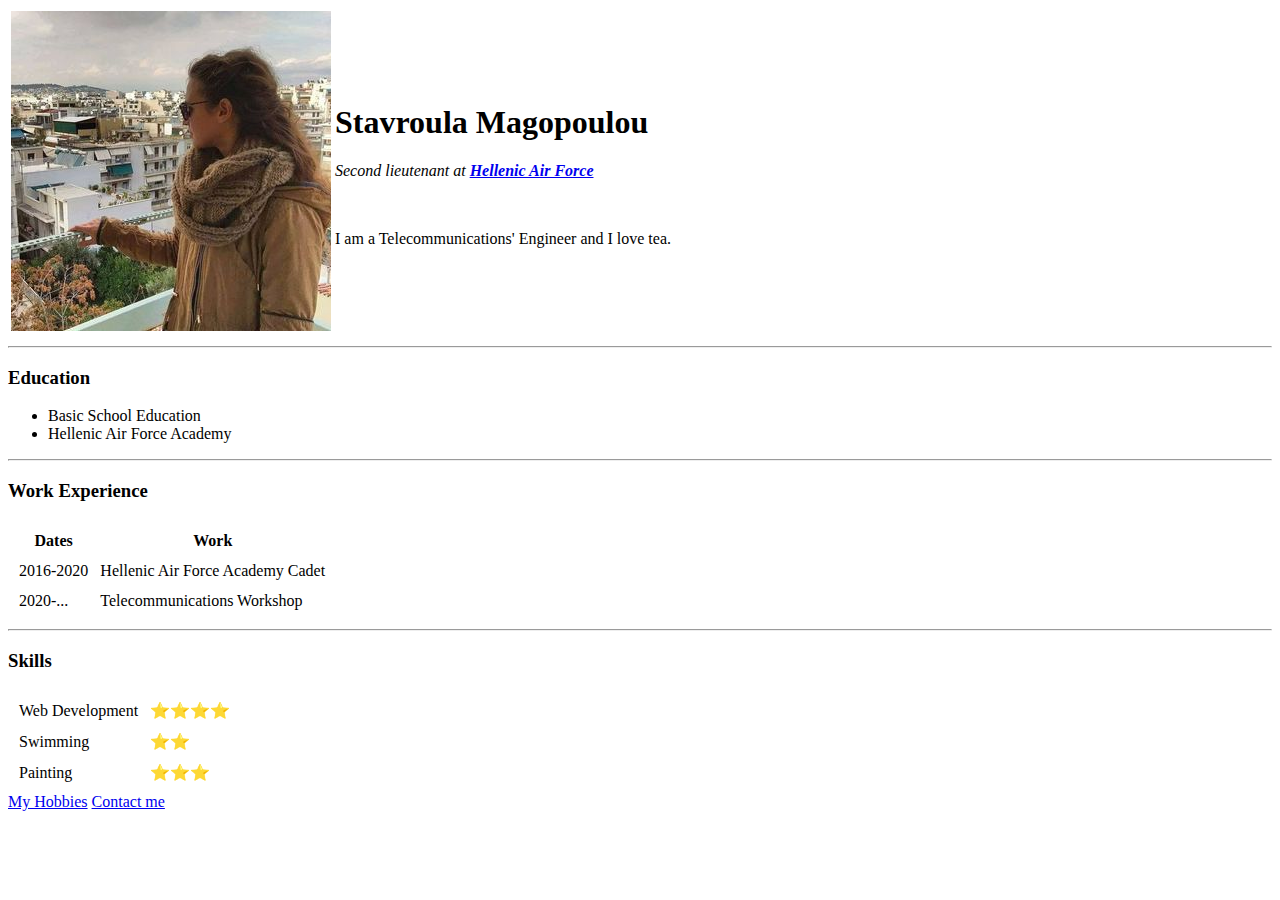
==== index.html @ 4d4ea3d7 "Add initial cv website files" ====
<!DOCTYPE html>
<html lang="en" dir="ltr">

<head>
  <meta charset="utf-8">
  <title>Stavroula's Personal Site</title>
</head>

<body>
  <table>
    <tr>
      <td> <img src="images/stavroula.jpg" alt="profile picture"></td>
      <td>
        <h1>Stavroula Magopoulou</h1>
        <p><em>Second lieutenant at <strong><a href="https:/www.haf.gr">Hellenic Air Force</a></strong></em></p>
        <br>
        <p>I am a Telecommunications' Engineer and I love tea.</p>
      </td>
    </tr>
  </table>


  <hr>
  <h3>Education</h3>
  <ul>
    <li>Basic School Education </li>
    <li>Hellenic Air Force Academy </li>
  </ul>
  <hr>
  <h3>Work Experience</h3>
  <table cellspacing="10">
    <thead>
      <tr>
        <th>Dates</th>
        <th>Work</th>
      </tr>
    </thead>
    <tbody>
      <tr>
        <td>2016-2020 </td>
        <td>Hellenic Air Force Academy Cadet</td>
      </tr>
      <tr>
        <td>2020-...</td>
        <td>Telecommunications Workshop</td>
      </tr>
    <tfoot>

    </tfoot>
    </tbody>


  </table>
  <hr>
  <h3>Skills</h3>
  <table cellspacing="10">
    <tr>
      <td>Web Development </td>
      <td>⭐⭐⭐⭐ </td>
    </tr>

      <tr>
        <td>Swimming </td>
        <td>⭐⭐ </td>
      </tr>
      <tr>
        <td>Painting</td>
        <td>⭐⭐⭐</td>
      </tr>

  </table>
  <a href="hobbies.html">My Hobbies</a>
  <a href="contact.html">Contact me</a>
</body>

</html>
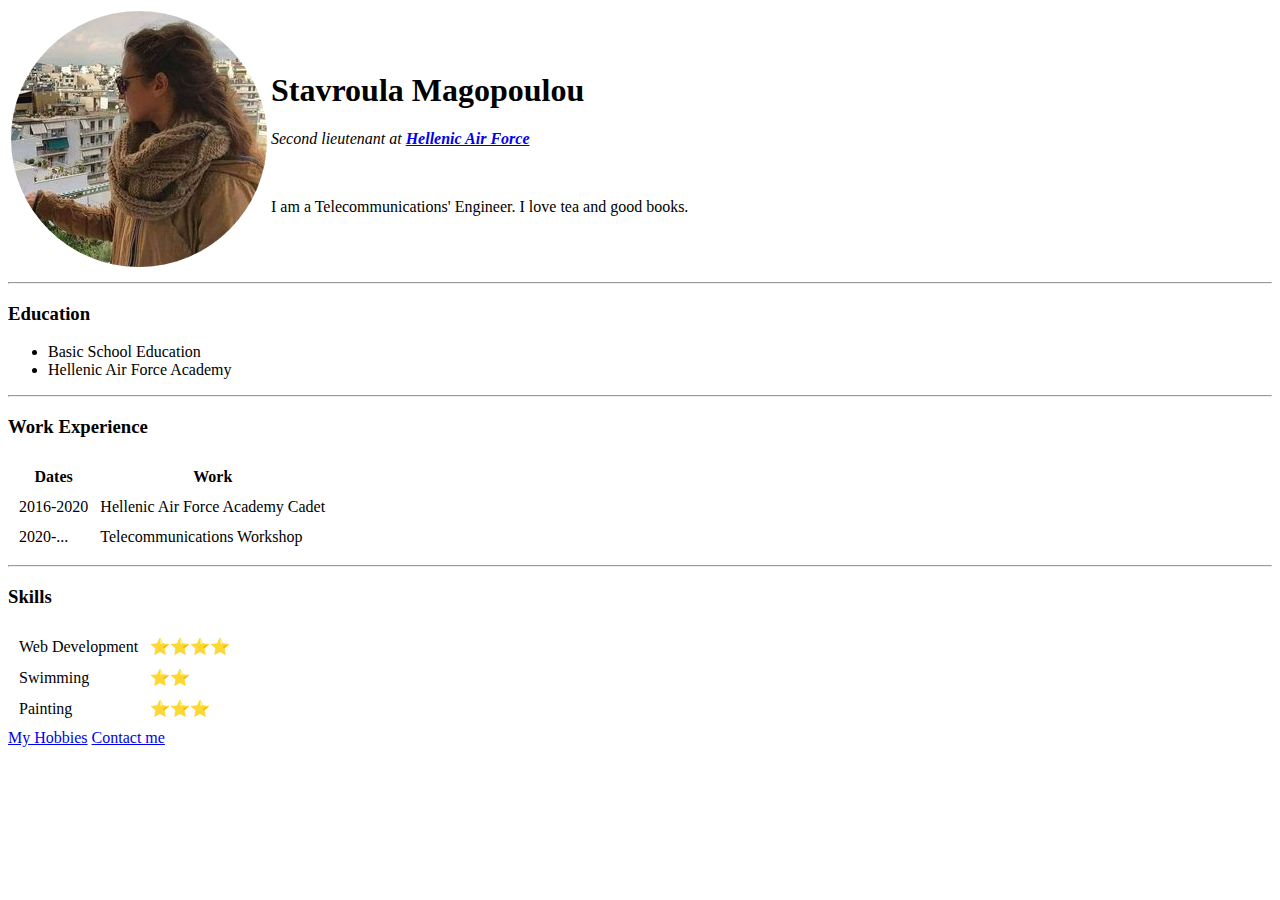
==== commit 4a763c0b: "Update index.html" ====
--- a/index.html
+++ b/index.html
@@ -9,12 +9,12 @@
 <body>
   <table>
     <tr>
-      <td> <img src="images/stavroula.jpg" alt="profile picture"></td>
+      <td> <img src="images/stavroula.png" alt="profile picture"></td>
       <td>
         <h1>Stavroula Magopoulou</h1>
         <p><em>Second lieutenant at <strong><a href="https:/www.haf.gr">Hellenic Air Force</a></strong></em></p>
         <br>
-        <p>I am a Telecommunications' Engineer and I love tea.</p>
+        <p>I am a Telecommunications' Engineer. I love tea and good books.</p>
       </td>
     </tr>
   </table>
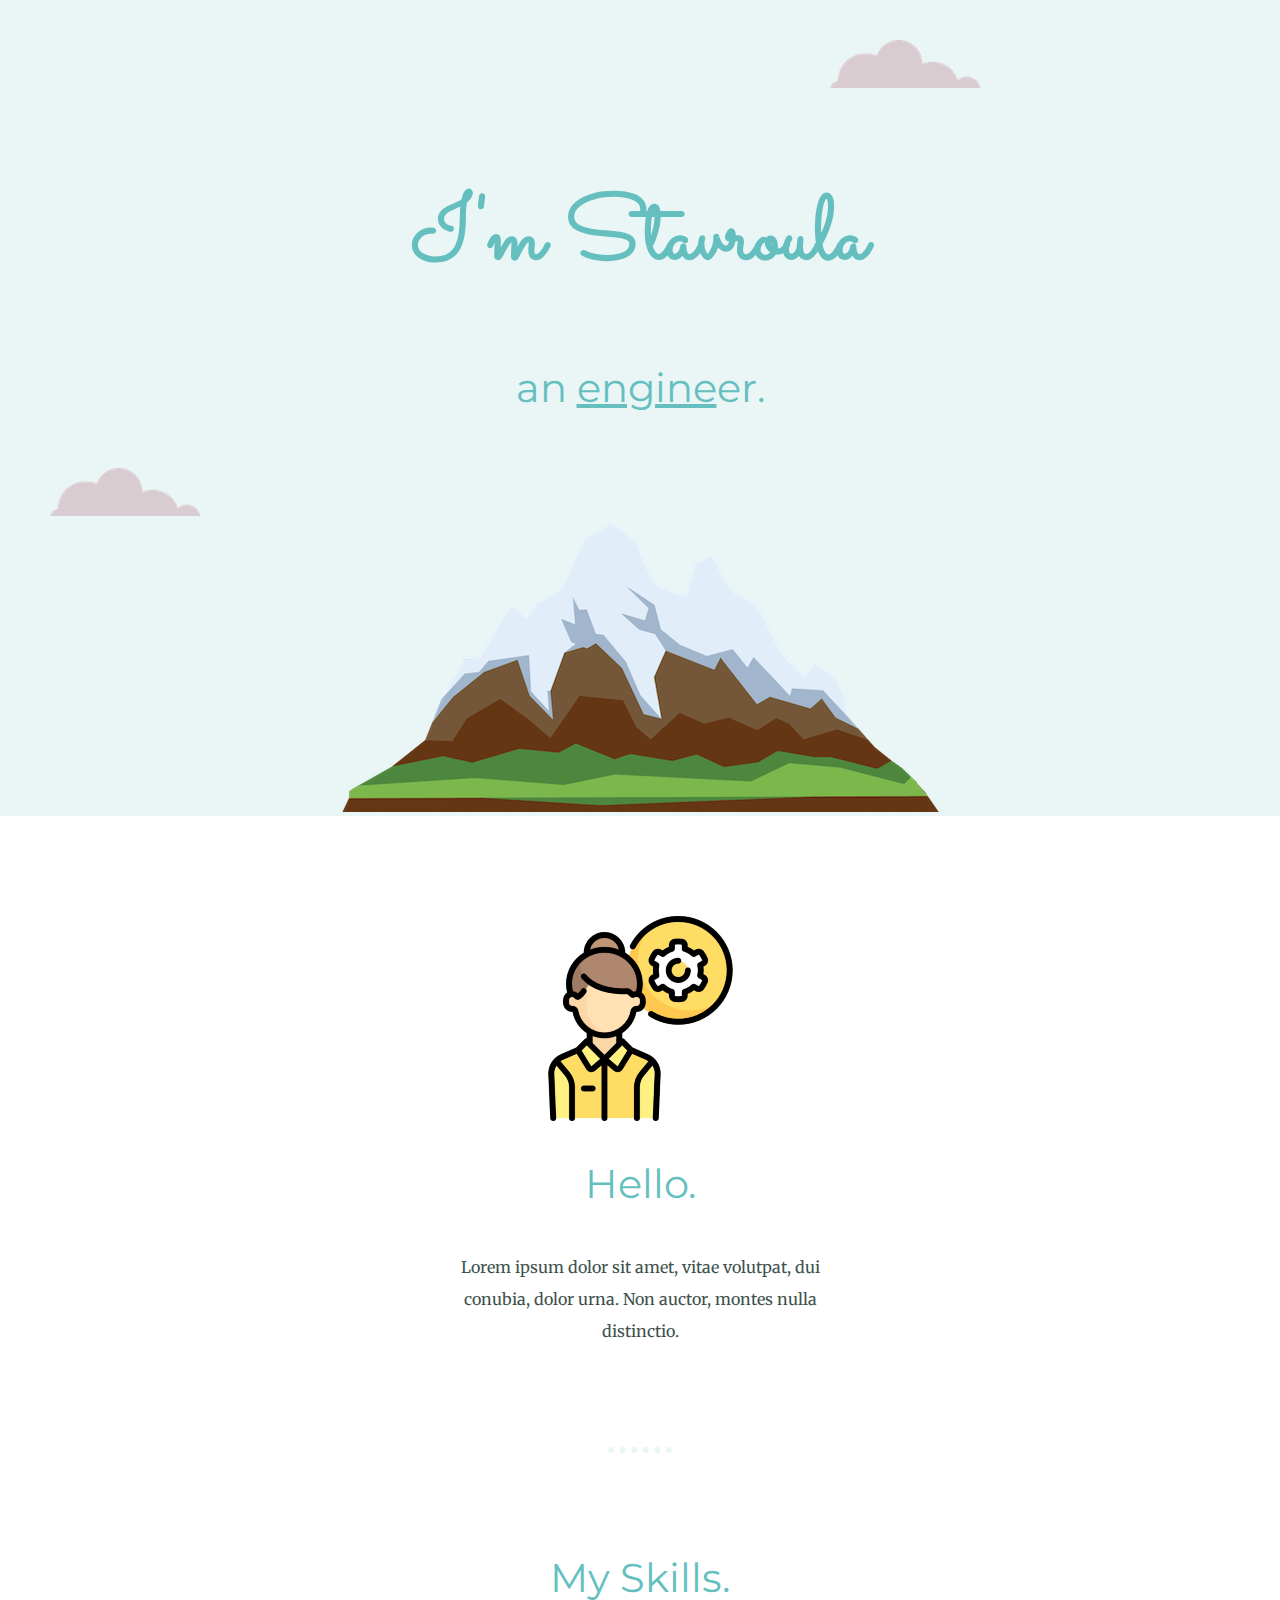
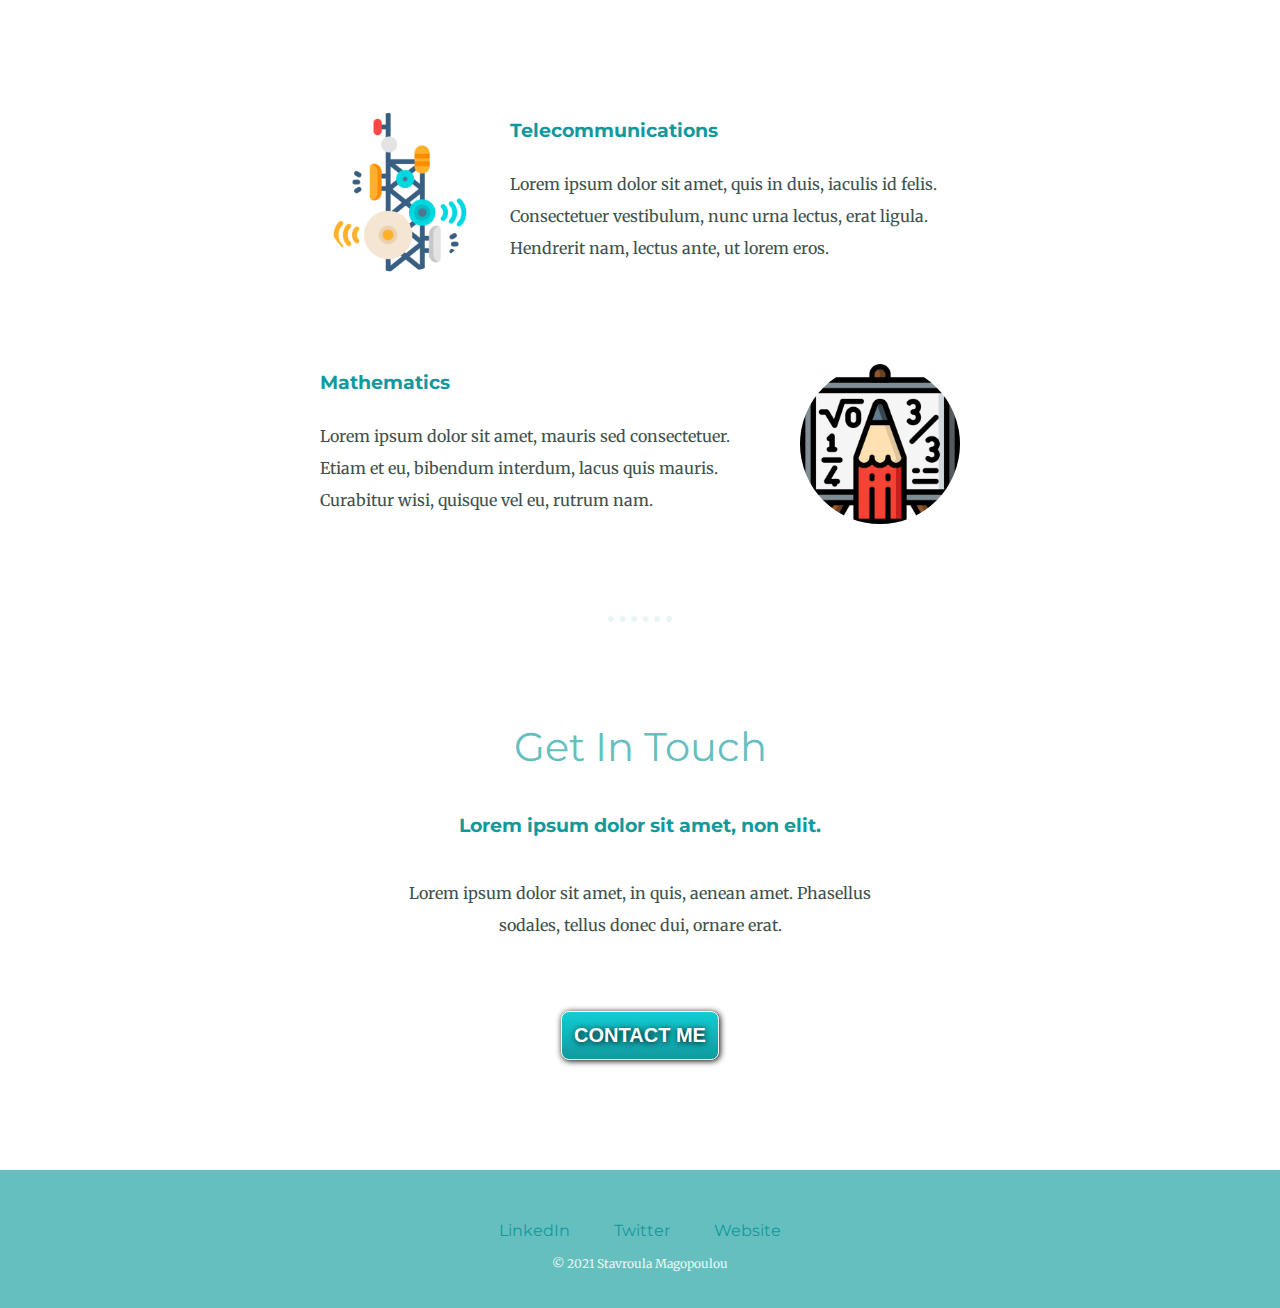
==== commit b4024dc2: "Add files via upload" ====
--- a/index.html
+++ b/index.html
@@ -3,74 +3,61 @@
 
 <head>
   <meta charset="utf-8">
-  <title>Stavroula's Personal Site</title>
+  <title>Stavroula Magopoulou</title>
+  <link rel="stylesheet" href="css/styles.css">
+  <link rel="icon" href="favicon.ico">
+  <link href="https://fonts.googleapis.com/css?family=Merriweather|Montserrat|Sacramento" rel="stylesheet">
+
 </head>
 
 <body>
-  <table>
-    <tr>
-      <td> <img src="images/stavroula.png" alt="profile picture"></td>
-      <td>
-        <h1>Stavroula Magopoulou</h1>
-        <p><em>Second lieutenant at <strong><a href="https:/www.haf.gr">Hellenic Air Force</a></strong></em></p>
-        <br>
-        <p>I am a Telecommunications' Engineer. I love tea and good books.</p>
-      </td>
-    </tr>
-  </table>
+  <div class="top-container">
+    <img class="top-cloud" src="images/cloud.png" alt="cloud-img">
+    <h1>I'm Stavroula</h1>
+    <h2> an <span class="eng">engine</span>er.</h2>
+    <img class="bottom-cloud" src="images/cloud.png" alt="cloud-img">
+    <img src="images/mountain.png" alt="mountain-img">
+  </div>
+
+  <div class="middle-container">
+    <div class="profile">
+      <img class="circ"src="images/woman.png" alt="woman">
+      <h2>Hello.</h2>
+      <p class="bio">Lorem ipsum dolor sit amet, vitae volutpat, dui conubia, dolor urna. Non auctor, montes nulla distinctio.</p>
+    </div>
+    <hr>
+    <div class="skills">
+      <h2>My Skills.</h2>
+      <div class="skill-row">
+        <img class="telecomms" src="images/telecommunications.png" alt="telecomms" >
+        <h3>Telecommunications</h3>
+        <p>Lorem ipsum dolor sit amet, quis in duis, iaculis id felis. Consectetuer vestibulum, nunc urna lectus, erat ligula. Hendrerit nam, lectus ante, ut lorem eros.</p>
+      </div>
+      <div class="skill-row">
+        <img class="maths" src="images/maths.png" alt="maths">
+        <h3>Mathematics</h3>
+        <p>Lorem ipsum dolor sit amet, mauris sed consectetuer. Etiam et eu, bibendum interdum, lacus quis mauris. Curabitur wisi, quisque vel eu, rutrum nam.</p>
+      </div>
+    </div>
+    <hr>
+    <div class="contact-me">
+      <h2>Get In Touch</h2>
+      <h3>Lorem ipsum dolor sit amet, non elit.</h3>
+      <p class="contact-message">Lorem ipsum dolor sit amet, in quis, aenean amet. Phasellus sodales, tellus donec dui, ornare erat.</p>
+      <a class="btn" href="mailto:name@email.com">CONTACT ME</a>
+    </div>
+  </div>
 
 
-  <hr>
-  <h3>Education</h3>
-  <ul>
-    <li>Basic School Education </li>
-    <li>Hellenic Air Force Academy </li>
-  </ul>
-  <hr>
-  <h3>Work Experience</h3>
-  <table cellspacing="10">
-    <thead>
-      <tr>
-        <th>Dates</th>
-        <th>Work</th>
-      </tr>
-    </thead>
-    <tbody>
-      <tr>
-        <td>2016-2020 </td>
-        <td>Hellenic Air Force Academy Cadet</td>
-      </tr>
-      <tr>
-        <td>2020-...</td>
-        <td>Telecommunications Workshop</td>
-      </tr>
-    <tfoot>
-
-    </tfoot>
-    </tbody>
+  <div class="bottom-container">
+    <a class="footer-link" href="https://www.linkedin.com/">LinkedIn</a>
+    <a class="footer-link" href="https://twitter.com/">Twitter</a>
+    <a class="footer-link" href="https://www.appbrewery.co/">Website</a>
+    <p class="copyright">© 2021 Stavroula Magopoulou</p>
+  </div>
 
 
-  </table>
-  <hr>
-  <h3>Skills</h3>
-  <table cellspacing="10">
-    <tr>
-      <td>Web Development </td>
-      <td>⭐⭐⭐⭐ </td>
-    </tr>
 
-      <tr>
-        <td>Swimming </td>
-        <td>⭐⭐ </td>
-      </tr>
-      <tr>
-        <td>Painting</td>
-        <td>⭐⭐⭐</td>
-      </tr>
-
-  </table>
-  <a href="hobbies.html">My Hobbies</a>
-  <a href="contact.html">Contact me</a>
 </body>
 
 </html>
--- a/css/styles.css
+++ b/css/styles.css
@@ -0,0 +1,155 @@
+a {
+  color: #11999E;
+  font-family: 'Montserrat', sans-serif;
+  margin: 10px 20px;
+  text-decoration: none;
+}
+
+a:hover {
+  color: #eaf6f6;
+}
+
+body {
+  color: #40514E;
+  margin: 0;
+  text-align: center;
+  font-family: 'Merriweather', serif;
+}
+
+h1 {
+  color: #66BFBF;
+  font-size: 5.625rem;
+  line-height: 2;
+  margin: 50px auto 0 auto;
+  font-family: 'Sacramento', cursive;
+}
+
+h2 {
+  color: #66BFBF;
+  font-family: 'Montserrat', sans-serif;
+  font-size: 2.5rem;
+  font-weight: normal;
+  padding-bottom: 10px;
+}
+
+h3 {
+  color: #11999E;
+  font-family: 'Montserrat', sans-serif;
+}
+
+p{
+  line-height: 2;
+}
+
+hr{
+  border: dotted #eaf6f6 6px;
+  border-bottom: none;
+  width: 4%;
+  margin: 100px auto;
+}
+.telecomms {
+  border-radius: 100%;
+  float: left;
+  margin-right: 30px;
+  width: 25%;
+}
+
+.maths {
+  border-radius: 100%;
+  float: right;
+  margin-left: 30px;
+  width: 25%;
+}
+
+.skill-row {
+  margin: auto;
+  width: 50%;
+  line-height: 2;
+  margin: 100px auto;
+  text-align: left;
+}
+
+.eng {
+  text-decoration: underline;
+}
+
+.top-container {
+  background-color: #eaf6f6;
+  position: relative;
+  padding-top: 100px;
+}
+
+.middle-container {
+  margin: 100px 0;
+}
+
+.bottom-container {
+  background-color: #66bfbf;
+  padding: 50px 0 20px;
+}
+
+.top-cloud {
+  position: absolute;
+  right: 300px;
+  top: 40px;
+}
+
+.bottom-cloud {
+  position: absolute;
+  left: 50px;
+  bottom: 300px;
+}
+
+.bio {
+  width: 30%;
+  margin: auto;
+}
+
+.contact-message{
+  width: 40%;
+  margin: 40px auto 60px;
+}
+.btn {
+   background: #11CDD4;
+   background-image: -webkit-linear-gradient(top, #11CDD4, #11999E);
+   background-image: -moz-linear-gradient(top, #11CDD4, #11999E);
+   background-image: -ms-linear-gradient(top, #11CDD4, #11999E);
+   background-image: -o-linear-gradient(top, #11CDD4, #11999E);
+   background-image: -webkit-gradient(to bottom, #11CDD4, #11999E);
+   -webkit-border-radius: 8px;
+   -moz-border-radius: 8px;
+   border-radius: 8px;
+   color: #FFFFFF;
+   font-family: Arial;
+   font-size: 20px;
+   font-weight: 900;
+   padding: 12px;
+   -webkit-box-shadow: 1px 1px 6px 0 #000000;
+   -moz-box-shadow: 1px 1px 6px 0 #000000;
+   box-shadow: 1px 1px 6px 0 #000000;
+   text-shadow: 1px 1px 6px #000000;
+   border: solid  1px;
+   text-decoration: none;
+   display: inline-block;
+   cursor: pointer;
+   text-align: center;
+}
+
+.btn:hover {
+   border: solid #0059A0 1px;
+   background: #30E3CB;
+   background-image: -webkit-linear-gradient(top, #30E3CB, #2BC4AD);
+   background-image: -moz-linear-gradient(top, #30E3CB, #2BC4AD);
+   background-image: -ms-linear-gradient(top, #30E3CB, #2BC4AD);
+   background-image: -o-linear-gradient(top, #30E3CB, #2BC4AD);
+   background-image: -webkit-gradient(to bottom, #30E3CB, #2BC4AD);
+   -webkit-border-radius: 20px;
+   -moz-border-radius: 20px;
+   border-radius: 20px;
+   text-decoration: none;
+}
+
+.copyright{
+  color: #eaf6f6;
+  font-size: 0.75rem;
+}
